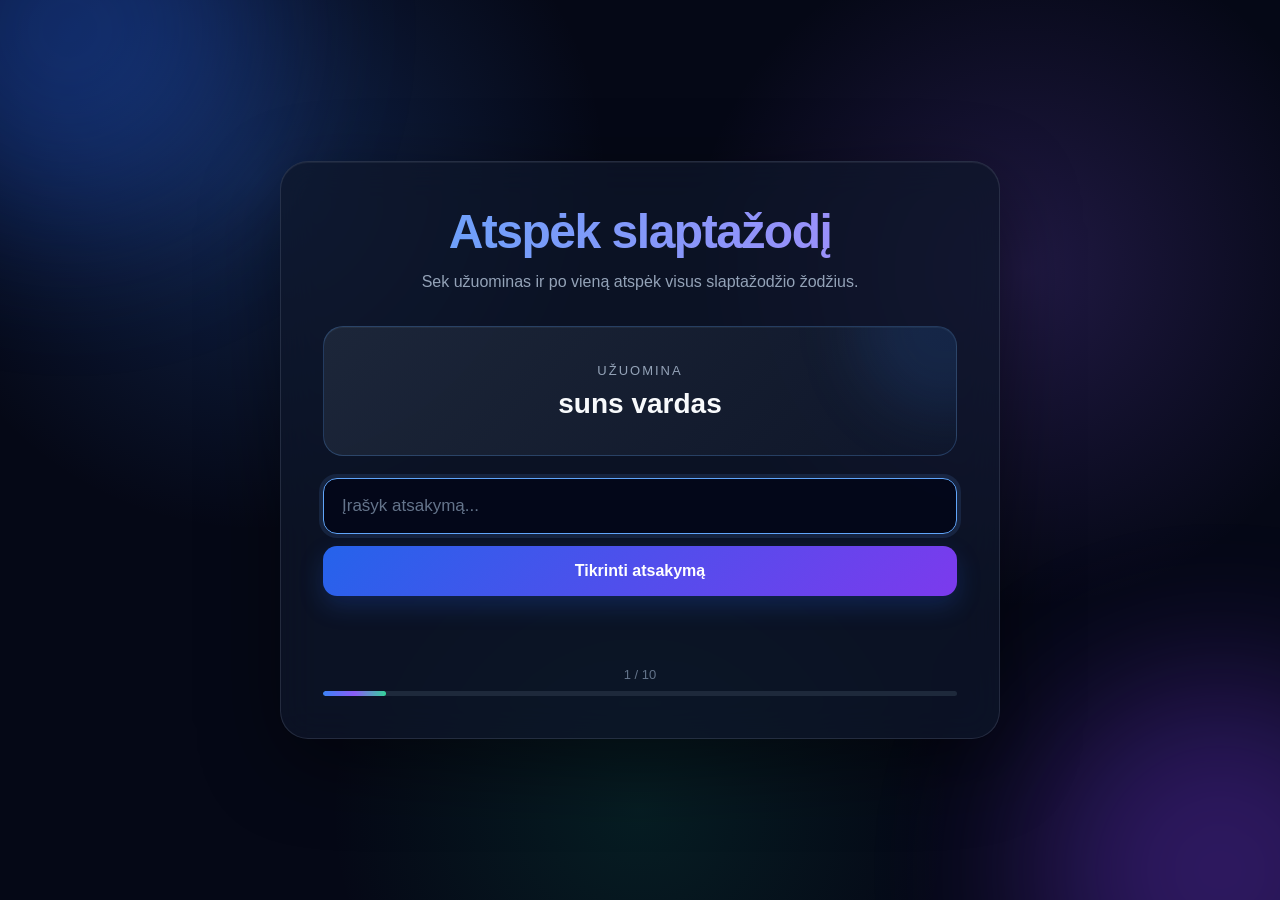
==== index.html @ 177be612 "Add files via upload" ====
<!DOCTYPE html>
<html lang="lt">

<head>
    <meta charset="UTF-8">
    <meta name="viewport" content="width=device-width, initial-scale=1.0">
    <title>Password Guess</title>
    <link rel="stylesheet" href="style.css">
</head>

<body>

    <div class="box">
        <h1>Atspėk slaptažodį</h1>
        <p class="subtitle">
            Sek užuominas ir po vieną atspėk visus slaptažodžio žodžius.
        </p>

        <div id="hintBox" class="hint">
            <span class="hint-label">Užuomina</span>
            <strong id="hint"></strong>
        </div>

        <div class="input-wrap">
            <input id="answer" type="text" autocomplete="off" placeholder="Įrašyk atsakymą...">
        </div>

        <button id="check">Tikrinti atsakymą</button>

        <div id="message"></div>

        <div class="progress">
            <span id="progressText">1 / 10</span>
            <div class="progress-bar">
                <div id="progressFill" class="progress-fill" style="width:10%"></div>
            </div>
        </div>
    </div>

    <script>
        const steps = [
            { word: "kopa", hint: "suns vardas" },
            { word: "2014", hint: "sun aus gimimo metai" },
            { word: "ziema", hint: "saltas metu laikas" },
            { word: "1991", hint: "tavo gimimo metai" },
            { word: "gjan", hint: "megstamiausia atlikeja" },
            { word: "2019", hint: "vidurines dukters gimimo metai" },
            { word: "geguze", hint: "vidurines dukters gimimo menuo" },
            { word: "veterinaras", hint: "gyvunu daktaras" },
            { word: "corona", hint: "gerimas po pagiriu" },
            { word: "2023", hint: "kieno gimimo metai" }
        ];

        let current = 0;

        const hint = document.getElementById("hint");
        const hintBox = document.getElementById("hintBox");
        const answer = document.getElementById("answer");
        const check = document.getElementById("check");
        const message = document.getElementById("message");
        const progressText = document.getElementById("progressText");
        const progressFill = document.getElementById("progressFill");

        function showStep() {
            hint.textContent = steps[current].hint;

            hintBox.classList.remove("animate");
            void hintBox.offsetWidth;
            hintBox.classList.add("animate");

            answer.value = "";
            answer.focus();

            progressText.textContent = `${current + 1} / ${steps.length}`;
            progressFill.style.width = `${((current + 1) / steps.length) * 100}%`;
        }

        function checkAnswer() {
            const value = answer.value.trim().toLowerCase();

            if (value === steps[current].word) {
                message.className = "success";
                message.textContent = "Teisingai!";

                current++;

                if (current >= steps.length) {
                    window.location.href = "/pabaiga";
                    return;
                }

                setTimeout(() => {
                    message.textContent = "";
                    showStep();
                }, 450);

            } else {
                message.className = "error";
                message.textContent = "Neteisingai. Bandyk dar kartą.";
                answer.select();
            }
        }

        check.addEventListener("click", checkAnswer);

        answer.addEventListener("keydown", (e) => {
            if (e.key === "Enter") {
                checkAnswer();
            }
        });

        showStep();
    </script>

</body>

</html>
---- style.css ----
* {
    box-sizing: border-box;
}

html {
    scroll-behavior: smooth;
}

body {
    margin: 0;
    min-height: 100vh;
    overflow-x: hidden;
    font-family: Inter, Arial, sans-serif;
    color: #f8fafc;
    background:
        radial-gradient(circle at 20% 20%, rgba(59, 130, 246, .22), transparent 28%),
        radial-gradient(circle at 80% 30%, rgba(139, 92, 246, .20), transparent 28%),
        radial-gradient(circle at 50% 90%, rgba(16, 185, 129, .12), transparent 30%),
        #050816;
    display: flex;
    justify-content: center;
    align-items: center;
    padding: 30px 16px;
    position: relative;
}

body::before,
body::after {
    content: "";
    position: fixed;
    width: 380px;
    height: 380px;
    border-radius: 50%;
    filter: blur(80px);
    opacity: .35;
    pointer-events: none;
    animation: float 9s ease-in-out infinite alternate;
}

body::before {
    background: #2563eb;
    top: -160px;
    left: -120px;
}

body::after {
    background: #7c3aed;
    right: -130px;
    bottom: -160px;
    animation-delay: -4s;
}

@keyframes float {
    from {
        transform: translate(0, 0) scale(1);
    }

    to {
        transform: translate(60px, 40px) scale(1.15);
    }
}

.box {
    width: min(720px, 100%);
    padding: 42px;
    position: relative;
    z-index: 1;
    text-align: center;
    background: rgba(15, 23, 42, .72);
    border: 1px solid rgba(148, 163, 184, .18);
    border-radius: 28px;
    box-shadow:
        0 25px 80px rgba(0, 0, 0, .45),
        inset 0 1px rgba(255, 255, 255, .06);
    backdrop-filter: blur(18px);
    animation: boxIn .7s ease;
}

@keyframes boxIn {
    from {
        opacity: 0;
        transform: translateY(30px) scale(.97);
    }

    to {
        opacity: 1;
        transform: translateY(0) scale(1);
    }
}

h1 {
    margin: 0 0 10px;
    font-size: clamp(30px, 6vw, 48px);
    letter-spacing: -1.5px;
    background: linear-gradient(90deg, #60a5fa, #a78bfa, #34d399);
    background-size: 200% auto;
    color: transparent;
    background-clip: text;
    -webkit-background-clip: text;
    animation: gradientMove 4s linear infinite;
}

@keyframes gradientMove {
    to {
        background-position: 200% center;
    }
}

.subtitle {
    color: #94a3b8;
    margin: 0 0 32px;
    line-height: 1.6;
}

.hint {
    position: relative;
    margin: 0 0 22px;
    padding: 25px;
    min-height: 130px;
    display: flex;
    flex-direction: column;
    justify-content: center;
    border-radius: 20px;
    background: linear-gradient(135deg,
            rgba(30, 41, 59, .9),
            rgba(15, 23, 42, .9));
    border: 1px solid rgba(96, 165, 250, .25);
    box-shadow: inset 0 1px rgba(255, 255, 255, .05);
    overflow: hidden;
}

.hint::before {
    content: "";
    position: absolute;
    width: 180px;
    height: 180px;
    border-radius: 50%;
    background: rgba(59, 130, 246, .13);
    filter: blur(30px);
    right: -80px;
    top: -90px;
}

.hint-label {
    position: relative;
    color: #94a3b8;
    font-size: 13px;
    text-transform: uppercase;
    letter-spacing: 2px;
}

.hint strong {
    position: relative;
    display: block;
    margin-top: 10px;
    color: #f8fafc;
    font-size: clamp(21px, 4vw, 28px);
    font-weight: 700;
}

.hint.animate {
    animation: hintIn .55s cubic-bezier(.2, .8, .2, 1);
}

@keyframes hintIn {
    from {
        opacity: 0;
        transform: translateY(45px);
    }

    to {
        opacity: 1;
        transform: translateY(0);
    }
}

.input-wrap {
    position: relative;
}

input {
    width: 100%;
    padding: 17px 18px;
    border-radius: 14px;
    border: 1px solid #334155;
    outline: none;
    background: rgba(2, 6, 23, .8);
    color: #fff;
    font-size: 17px;
    transition: .25s ease;
}

input::placeholder {
    color: #64748b;
}

input:focus {
    border-color: #60a5fa;
    box-shadow: 0 0 0 4px rgba(96, 165, 250, .12);
}

button {
    width: 100%;
    margin-top: 12px;
    padding: 16px;
    border: 0;
    border-radius: 14px;
    color: white;
    font-size: 16px;
    font-weight: 700;
    cursor: pointer;
    background: linear-gradient(135deg, #2563eb, #7c3aed);
    box-shadow: 0 10px 25px rgba(37, 99, 235, .22);
    transition: transform .2s ease, box-shadow .2s ease;
}

button:hover {
    transform: translateY(-2px);
    box-shadow: 0 15px 32px rgba(37, 99, 235, .35);
}

button:active {
    transform: scale(.98);
}

#message {
    min-height: 28px;
    margin-top: 18px;
    font-weight: 700;
}

.error {
    color: #fb7185;
    animation: shake .35s ease;
}

.success {
    color: #4ade80;
}

@keyframes shake {

    0%,
    100% {
        transform: translateX(0);
    }

    25% {
        transform: translateX(-7px);
    }

    75% {
        transform: translateX(7px);
    }
}

.progress {
    margin-top: 25px;
    color: #64748b;
    font-size: 13px;
}

.progress-bar {
    height: 5px;
    margin-top: 9px;
    border-radius: 10px;
    overflow: hidden;
    background: #1e293b;
}

.progress-fill {
    height: 100%;
    border-radius: inherit;
    background: linear-gradient(90deg, #3b82f6, #8b5cf6, #34d399);
    transition: width .5s ease;
}

@media (max-width: 600px) {
    body {
        padding: 15px;
    }

    .box {
        padding: 28px 20px;
        border-radius: 22px;
    }
}
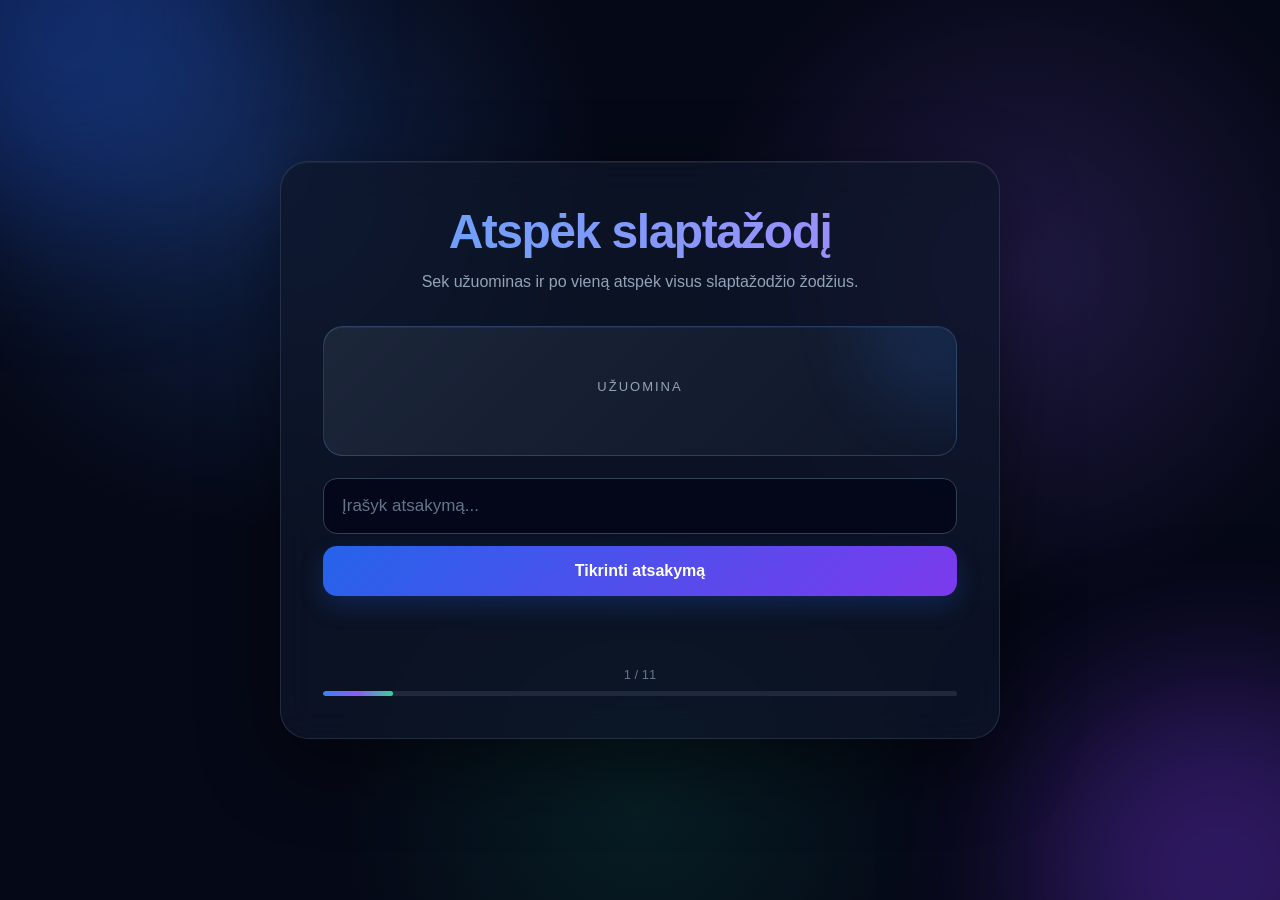
==== commit 52adca3c: "Update password guessing game hints and progress" ====
--- a/index.html
+++ b/index.html
@@ -1,117 +1,257 @@
 <!DOCTYPE html>
 <html lang="lt">
-
 <head>
-    <meta charset="UTF-8">
-    <meta name="viewport" content="width=device-width, initial-scale=1.0">
-    <title>Password Guess</title>
-    <link rel="stylesheet" href="style.css">
+  <meta charset="UTF-8">
+  <meta name="viewport" content="width=device-width, initial-scale=1.0">
+  <title>Password Guess</title>
+  <link rel="stylesheet" href="style.css">
+
+<style>
+  .ending {
+    display: none;
+    position: fixed;
+    inset: 0;
+    z-index: 100;
+    overflow: hidden;
+    justify-content: center;
+    align-items: center;
+    padding: 24px;
+    background:
+      radial-gradient(circle at 20% 20%, rgba(59,130,246,.28), transparent 30%),
+      radial-gradient(circle at 80% 80%, rgba(168,85,247,.28), transparent 30%),
+      linear-gradient(135deg, #020617, #111827, #172554);
+    background-size: 100% 100%, 100% 100%, 200% 200%;
+    animation: endingBg 10s ease infinite;
+  }
+
+  .ending.show {
+    display: flex;
+  }
+
+  @keyframes endingBg {
+    0%,100% { background-position: 0 0,100% 100%,0 50%; }
+    50% { background-position: 100% 100%,0 0,100% 50%; }
+  }
+
+  .ending-card {
+    width: min(620px,100%);
+    position: relative;
+    text-align: center;
+    padding: 45px 30px 38px;
+    border-radius: 30px;
+    background: rgba(15,23,42,.76);
+    border: 1px solid rgba(255,255,255,.15);
+    box-shadow: 0 30px 100px rgba(0,0,0,.5), inset 0 1px rgba(255,255,255,.08);
+    backdrop-filter: blur(20px);
+    animation: endingIn .9s cubic-bezier(.2,.8,.2,1);
+  }
+
+  @keyframes endingIn {
+    from { opacity:0; transform:translateY(60px) scale(.9); }
+    to { opacity:1; transform:translateY(0) scale(1); }
+  }
+
+  .ending-image {
+    width: 230px;
+    height: 230px;
+    object-fit: contain;
+    animation: endingBounce 2.5s ease-in-out infinite;
+    filter: drop-shadow(0 20px 25px rgba(0,0,0,.35));
+  }
+
+  @keyframes endingBounce {
+    0%,100% { transform:translateY(0) rotate(-2deg); }
+    50% { transform:translateY(-12px) rotate(2deg); }
+  }
+
+  .ending-card h2 {
+    margin: 10px 0 18px;
+    font-size: clamp(34px,7vw,58px);
+    line-height: 1.05;
+    background: linear-gradient(90deg,#60a5fa,#c084fc,#34d399,#60a5fa);
+    background-size: 300% auto;
+    color: transparent;
+    background-clip: text;
+    -webkit-background-clip: text;
+    animation: endingText 4s linear infinite;
+  }
+
+  @keyframes endingText {
+    to { background-position:300% center; }
+  }
+
+  .ending-card p {
+    color:#cbd5e1;
+    font-size:18px;
+    line-height:1.7;
+  }
+
+  .ending-line {
+    width:100px;
+    height:3px;
+    margin:25px auto;
+    border-radius:20px;
+    background:linear-gradient(90deg,#60a5fa,#c084fc,#34d399);
+  }
+
+  .end-confetti {
+    position:absolute;
+    width:12px;
+    height:22px;
+    border-radius:3px;
+    animation: endFall 6s linear infinite;
+  }
+
+  @keyframes endFall {
+    from { transform:translateY(-50px) rotate(0); }
+    to { transform:translateY(110vh) rotate(720deg); }
+  }
+
+  .ec1{left:8%;top:-30px;background:#60a5fa}
+  .ec2{left:25%;top:-30px;background:#f472b6;animation-delay:1.5s}
+  .ec3{left:48%;top:-30px;background:#fbbf24;animation-delay:3s}
+  .ec4{left:67%;top:-30px;background:#34d399;animation-delay:2s}
+  .ec5{left:84%;top:-30px;background:#a78bfa;animation-delay:4s}
+  .ec6{left:93%;top:-30px;background:#fb7185;animation-delay:5s}
+</style>
+
 </head>
-
 <body>
 
-    <div class="box">
-        <h1>Atspėk slaptažodį</h1>
-        <p class="subtitle">
-            Sek užuominas ir po vieną atspėk visus slaptažodžio žodžius.
-        </p>
-
-        <div id="hintBox" class="hint">
-            <span class="hint-label">Užuomina</span>
-            <strong id="hint"></strong>
-        </div>
-
-        <div class="input-wrap">
-            <input id="answer" type="text" autocomplete="off" placeholder="Įrašyk atsakymą...">
-        </div>
-
-        <button id="check">Tikrinti atsakymą</button>
-
-        <div id="message"></div>
-
-        <div class="progress">
-            <span id="progressText">1 / 10</span>
-            <div class="progress-bar">
-                <div id="progressFill" class="progress-fill" style="width:10%"></div>
-            </div>
-        </div>
+<div class="box">
+  <h1>Atspėk slaptažodį</h1>
+  <p class="subtitle">
+    Sek užuominas ir po vieną atspėk visus slaptažodžio žodžius.
+  </p>
+
+  <div id="hintBox" class="hint">
+    <span class="hint-label">Užuomina</span>
+    <strong id="hint"></strong>
+  </div>
+
+  <div class="input-wrap">
+    <input id="answer" type="text" autocomplete="off" placeholder="Įrašyk atsakymą...">
+  </div>
+
+  <button id="check">Tikrinti atsakymą</button>
+
+  <div id="message"></div>
+
+  <div class="progress">
+    <span id="progressText">1 / 11</span>
+    <div class="progress-bar">
+      <div id="progressFill" class="progress-fill" style="width:11%"></div>
     </div>
-
-    <script>
-        const steps = [
-            { word: "kopa", hint: "suns vardas" },
-            { word: "2014", hint: "sun aus gimimo metai" },
-            { word: "ziema", hint: "saltas metu laikas" },
-            { word: "1991", hint: "tavo gimimo metai" },
-            { word: "gjan", hint: "megstamiausia atlikeja" },
-            { word: "2019", hint: "vidurines dukters gimimo metai" },
-            { word: "geguze", hint: "vidurines dukters gimimo menuo" },
-            { word: "veterinaras", hint: "gyvunu daktaras" },
-            { word: "corona", hint: "gerimas po pagiriu" },
-            { word: "2023", hint: "kieno gimimo metai" }
-        ];
-
-        let current = 0;
-
-        const hint = document.getElementById("hint");
-        const hintBox = document.getElementById("hintBox");
-        const answer = document.getElementById("answer");
-        const check = document.getElementById("check");
-        const message = document.getElementById("message");
-        const progressText = document.getElementById("progressText");
-        const progressFill = document.getElementById("progressFill");
-
-        function showStep() {
-            hint.textContent = steps[current].hint;
-
-            hintBox.classList.remove("animate");
-            void hintBox.offsetWidth;
-            hintBox.classList.add("animate");
-
-            answer.value = "";
-            answer.focus();
-
-            progressText.textContent = `${current + 1} / ${steps.length}`;
-            progressFill.style.width = `${((current + 1) / steps.length) * 100}%`;
-        }
-
-        function checkAnswer() {
-            const value = answer.value.trim().toLowerCase();
-
-            if (value === steps[current].word) {
-                message.className = "success";
-                message.textContent = "Teisingai!";
-
-                current++;
-
-                if (current >= steps.length) {
-                    window.location.href = "/pabaiga";
-                    return;
-                }
-
-                setTimeout(() => {
-                    message.textContent = "";
-                    showStep();
-                }, 450);
-
-            } else {
-                message.className = "error";
-                message.textContent = "Neteisingai. Bandyk dar kartą.";
-                answer.select();
-            }
-        }
-
-        check.addEventListener("click", checkAnswer);
-
-        answer.addEventListener("keydown", (e) => {
-            if (e.key === "Enter") {
-                checkAnswer();
-            }
-        });
-
-        showStep();
-    </script>
+  </div>
+</div>
+
+<script>
+const steps = [
+  {word:"kopa", hint:"Šuns vardas?"},
+  {word:"2014", hint:"Sūnaus gimimo metai?"},
+  {word:"ziema", hint:"Šaltasis metų laikas?"},
+  {word:"1991", hint:"Tavo gimimo metai?"},
+  {word:"gjan", hint:"Mėgstamiausia atlikėja?"},
+  {word:"2019", hint:"Vidurinės dukters gimimo metai?"},
+  {word:"geguze", hint:"Vidurinės dukters gimimo menuo?"},
+  {word:"veterinaras", hint:"Gyvūnų daktaras?"},
+  {word:"egiptas", hint:"Pirma aplankyta atostogų šalis?"},
+  {word:"greta", hint:"Mylimiausia motėris?"}
+  {word:"mikenai", hint:"Kur užaugai?"}
+];
+
+let current = 0;
+
+const hint = document.getElementById("hint");
+const hintBox = document.getElementById("hintBox");
+const answer = document.getElementById("answer");
+const check = document.getElementById("check");
+const message = document.getElementById("message");
+const progressText = document.getElementById("progressText");
+const progressFill = document.getElementById("progressFill");
+
+function showEnding() {
+  document.getElementById("ending").classList.add("show");
+  document.body.style.overflow = "hidden";
+}
+
+function showStep() {
+  hint.textContent = steps[current].hint;
+
+  hintBox.classList.remove("animate");
+  void hintBox.offsetWidth;
+  hintBox.classList.add("animate");
+
+  answer.value = "";
+  answer.focus();
+
+  progressText.textContent = `${current + 1} / ${steps.length}`;
+  progressFill.style.width = `${((current + 1) / steps.length) * 100}%`;
+}
+
+function checkAnswer() {
+  const value = answer.value.trim().toLowerCase();
+
+  if (value === steps[current].word) {
+    message.className = "success";
+    message.textContent = "Teisingai!";
+
+    current++;
+
+    if (current >= steps.length) {
+      showEnding();
+      return;
+    }
+
+    setTimeout(() => {
+      message.textContent = "";
+      showStep();
+    }, 450);
+
+  } else {
+    message.className = "error";
+    message.textContent = "Neteisingai.";
+    answer.select();
+  }
+}
+
+check.addEventListener("click", checkAnswer);
+
+answer.addEventListener("keydown", (e) => {
+  if (e.key === "Enter") {
+    checkAnswer();
+  }
+});
+
+showStep();
+</script>
+
+
+<div id="ending" class="ending">
+  <div class="end-confetti ec1"></div>
+  <div class="end-confetti ec2"></div>
+  <div class="end-confetti ec3"></div>
+  <div class="end-confetti ec4"></div>
+  <div class="end-confetti ec5"></div>
+  <div class="end-confetti ec6"></div>
+
+  <div class="ending-card">
+    <img
+      class="ending-image"
+      src="https://bluemoji.io/cdn-proxy/646218c67da47160c64a84d5/66b3e594607b5d1305d4f5b7_90.png"
+      alt="Sventinis emoji"
+    >
+    <h2>Su gimtadieniu, teti!</h2>
+    <p>
+      Sveikina tave sūnelis Dovydas!
+      Linkiu gerų atostogu ir laimės ir džiaugsmo
+      Myliu
+    </p>
+    <div class="ending-line"></div>
+  </div>
+</div>
 
 </body>
-
-</html>+</html>
+
+
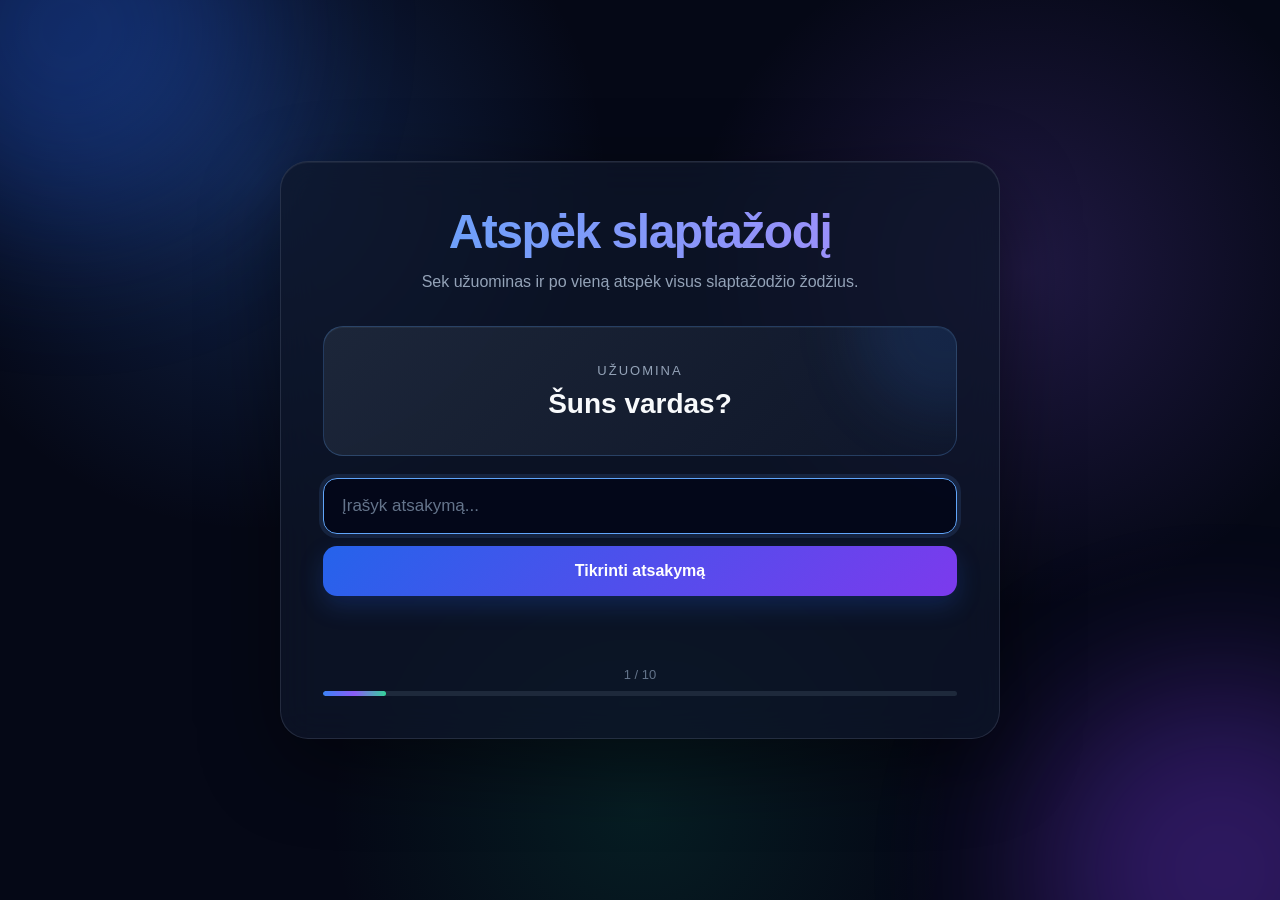
==== commit 438ecc88: "Fix HTML structure and update content" ====
--- a/index.html
+++ b/index.html
@@ -138,9 +138,9 @@
   <div id="message"></div>
 
   <div class="progress">
-    <span id="progressText">1 / 11</span>
+    <span id="progressText">1 / 10</span>
     <div class="progress-bar">
-      <div id="progressFill" class="progress-fill" style="width:11%"></div>
+      <div id="progressFill" class="progress-fill" style="width:10%"></div>
     </div>
   </div>
 </div>
@@ -157,7 +157,6 @@
   {word:"veterinaras", hint:"Gyvūnų daktaras?"},
   {word:"egiptas", hint:"Pirma aplankyta atostogų šalis?"},
   {word:"greta", hint:"Mylimiausia motėris?"}
-  {word:"mikenai", hint:"Kur užaugai?"}
 ];
 
 let current = 0;
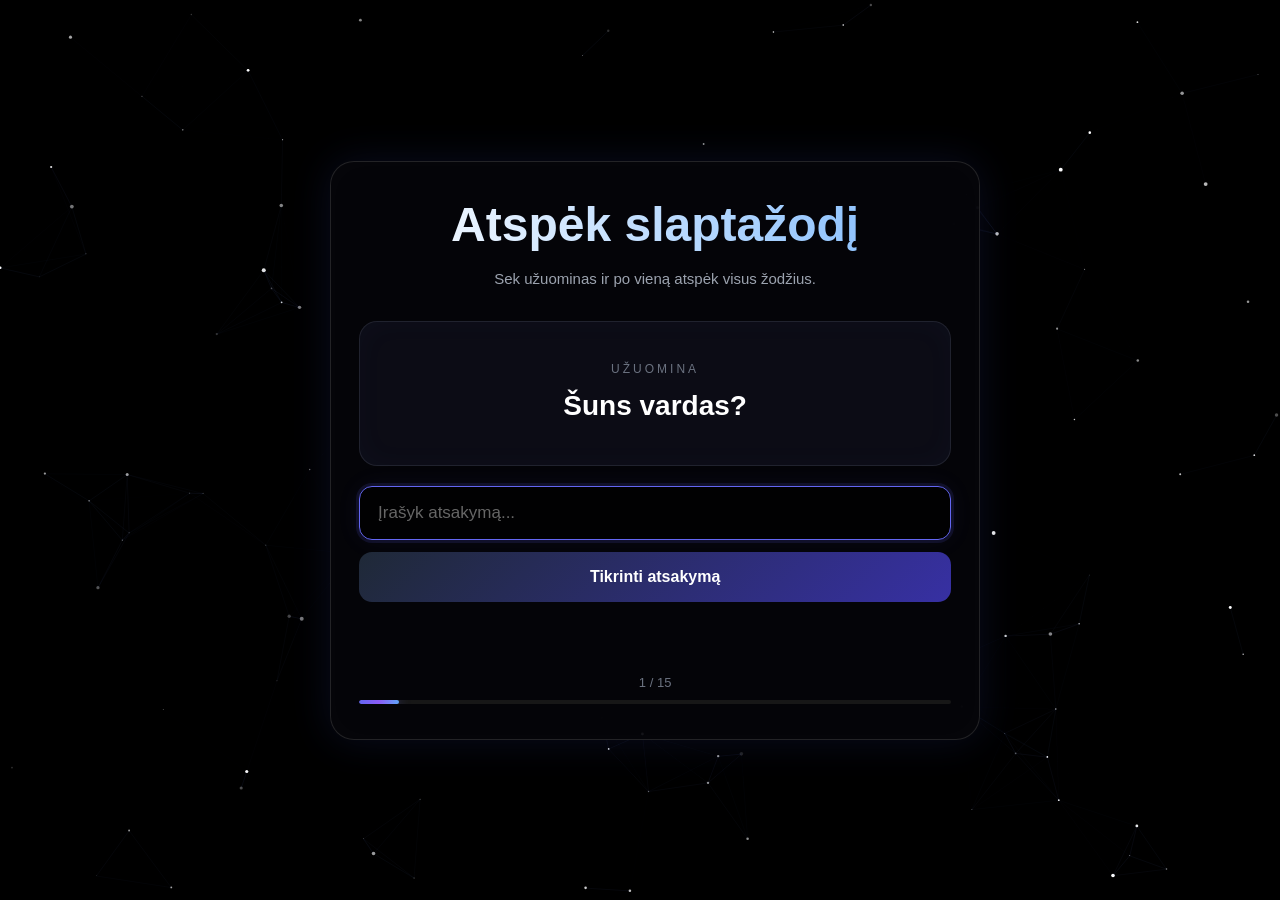
==== commit 578652b6: "Refactor HTML structure and styles for clarity" ====
--- a/index.html
+++ b/index.html
@@ -1,256 +1,1506 @@
+```html
 <!DOCTYPE html>
 <html lang="lt">
+
 <head>
-  <meta charset="UTF-8">
-  <meta name="viewport" content="width=device-width, initial-scale=1.0">
-  <title>Password Guess</title>
-  <link rel="stylesheet" href="style.css">
-
-<style>
-  .ending {
-    display: none;
-    position: fixed;
-    inset: 0;
-    z-index: 100;
-    overflow: hidden;
-    justify-content: center;
-    align-items: center;
-    padding: 24px;
-    background:
-      radial-gradient(circle at 20% 20%, rgba(59,130,246,.28), transparent 30%),
-      radial-gradient(circle at 80% 80%, rgba(168,85,247,.28), transparent 30%),
-      linear-gradient(135deg, #020617, #111827, #172554);
-    background-size: 100% 100%, 100% 100%, 200% 200%;
-    animation: endingBg 10s ease infinite;
-  }
-
-  .ending.show {
-    display: flex;
-  }
-
-  @keyframes endingBg {
-    0%,100% { background-position: 0 0,100% 100%,0 50%; }
-    50% { background-position: 100% 100%,0 0,100% 50%; }
-  }
-
-  .ending-card {
-    width: min(620px,100%);
-    position: relative;
-    text-align: center;
-    padding: 45px 30px 38px;
-    border-radius: 30px;
-    background: rgba(15,23,42,.76);
-    border: 1px solid rgba(255,255,255,.15);
-    box-shadow: 0 30px 100px rgba(0,0,0,.5), inset 0 1px rgba(255,255,255,.08);
-    backdrop-filter: blur(20px);
-    animation: endingIn .9s cubic-bezier(.2,.8,.2,1);
-  }
-
-  @keyframes endingIn {
-    from { opacity:0; transform:translateY(60px) scale(.9); }
-    to { opacity:1; transform:translateY(0) scale(1); }
-  }
-
-  .ending-image {
-    width: 230px;
-    height: 230px;
-    object-fit: contain;
-    animation: endingBounce 2.5s ease-in-out infinite;
-    filter: drop-shadow(0 20px 25px rgba(0,0,0,.35));
-  }
-
-  @keyframes endingBounce {
-    0%,100% { transform:translateY(0) rotate(-2deg); }
-    50% { transform:translateY(-12px) rotate(2deg); }
-  }
-
-  .ending-card h2 {
-    margin: 10px 0 18px;
-    font-size: clamp(34px,7vw,58px);
-    line-height: 1.05;
-    background: linear-gradient(90deg,#60a5fa,#c084fc,#34d399,#60a5fa);
-    background-size: 300% auto;
-    color: transparent;
-    background-clip: text;
-    -webkit-background-clip: text;
-    animation: endingText 4s linear infinite;
-  }
-
-  @keyframes endingText {
-    to { background-position:300% center; }
-  }
-
-  .ending-card p {
-    color:#cbd5e1;
-    font-size:18px;
-    line-height:1.7;
-  }
-
-  .ending-line {
-    width:100px;
-    height:3px;
-    margin:25px auto;
-    border-radius:20px;
-    background:linear-gradient(90deg,#60a5fa,#c084fc,#34d399);
-  }
-
-  .end-confetti {
-    position:absolute;
-    width:12px;
-    height:22px;
-    border-radius:3px;
-    animation: endFall 6s linear infinite;
-  }
-
-  @keyframes endFall {
-    from { transform:translateY(-50px) rotate(0); }
-    to { transform:translateY(110vh) rotate(720deg); }
-  }
-
-  .ec1{left:8%;top:-30px;background:#60a5fa}
-  .ec2{left:25%;top:-30px;background:#f472b6;animation-delay:1.5s}
-  .ec3{left:48%;top:-30px;background:#fbbf24;animation-delay:3s}
-  .ec4{left:67%;top:-30px;background:#34d399;animation-delay:2s}
-  .ec5{left:84%;top:-30px;background:#a78bfa;animation-delay:4s}
-  .ec6{left:93%;top:-30px;background:#fb7185;animation-delay:5s}
-</style>
-
+    <meta charset="UTF-8">
+    <meta name="viewport" content="width=device-width, initial-scale=1.0">
+
+    <title>Atspėk slaptažodį</title>
+
+    <style>
+        * {
+            box-sizing: border-box;
+        }
+
+        html,
+        body {
+            margin: 0;
+            width: 100%;
+            min-height: 100%;
+            font-family: Arial, sans-serif;
+            color: white;
+            background: #000;
+        }
+
+        body {
+            min-height: 100vh;
+            display: flex;
+            align-items: center;
+            justify-content: center;
+            padding: 15px;
+            overflow-x: hidden;
+        }
+
+        /* =========================
+           GALAKTIKOS FONAS
+        ========================= */
+
+        #space {
+            position: fixed;
+            inset: 0;
+            width: 100%;
+            height: 100%;
+            z-index: 0;
+            background: #000;
+        }
+
+        /* =========================
+           PAGRINDINIS LANGAS
+        ========================= */
+
+        .box {
+            position: relative;
+            z-index: 2;
+
+            width: min(650px, 100%);
+            padding: 35px 28px;
+
+            text-align: center;
+
+            background: rgba(5, 5, 10, 0.80);
+
+            border: 1px solid rgba(255, 255, 255, 0.12);
+
+            border-radius: 24px;
+
+            backdrop-filter: blur(14px);
+            -webkit-backdrop-filter: blur(14px);
+
+            box-shadow:
+                0 0 40px rgba(70, 100, 255, 0.12),
+                inset 0 0 30px rgba(255, 255, 255, 0.02);
+
+            animation: boxIn 0.8s ease;
+        }
+
+        @keyframes boxIn {
+
+            from {
+                opacity: 0;
+                transform: translateY(30px) scale(0.97);
+            }
+
+            to {
+                opacity: 1;
+                transform: translateY(0) scale(1);
+            }
+
+        }
+
+        h1 {
+            margin: 0 0 10px;
+
+            font-size: clamp(30px, 7vw, 48px);
+
+            background:
+                linear-gradient(90deg,
+                    #ffffff,
+                    #93c5fd,
+                    #c4b5fd,
+                    #ffffff);
+
+            background-size: 250% auto;
+
+            color: transparent;
+
+            background-clip: text;
+            -webkit-background-clip: text;
+
+            animation: titleMove 5s linear infinite;
+        }
+
+        @keyframes titleMove {
+
+            to {
+                background-position: 250% center;
+            }
+
+        }
+
+        .subtitle {
+            color: #9ca3af;
+
+            line-height: 1.6;
+
+            margin-bottom: 30px;
+
+            font-size: 15px;
+        }
+
+        /* =========================
+           UZUOMINA
+        ========================= */
+
+        .hint {
+
+            min-height: 145px;
+
+            display: flex;
+
+            flex-direction: column;
+
+            justify-content: center;
+
+            padding: 25px;
+
+            margin-bottom: 20px;
+
+            background:
+                rgba(15, 15, 25, 0.82);
+
+            border:
+                1px solid rgba(148, 163, 184, 0.15);
+
+            border-radius: 18px;
+
+            box-shadow:
+                inset 0 0 30px rgba(100, 120, 255, 0.03);
+        }
+
+        .hint.animate {
+
+            animation:
+                hintIn 0.5s ease;
+        }
+
+        @keyframes hintIn {
+
+            from {
+                opacity: 0;
+                transform: translateY(35px);
+            }
+
+            to {
+                opacity: 1;
+                transform: translateY(0);
+            }
+
+        }
+
+        .hint-label {
+
+            color: #6b7280;
+
+            text-transform: uppercase;
+
+            letter-spacing: 3px;
+
+            font-size: 12px;
+
+            margin-bottom: 12px;
+        }
+
+        .hint strong {
+
+            color: #fff;
+
+            font-size:
+                clamp(20px, 5vw, 28px);
+
+            line-height: 1.3;
+        }
+
+        /* =========================
+           INPUT
+        ========================= */
+
+        input {
+
+            width: 100%;
+
+            padding: 16px 18px;
+
+            color: white;
+
+            background:
+                rgba(0, 0, 0, 0.7);
+
+            border:
+                1px solid #333;
+
+            border-radius: 13px;
+
+            outline: none;
+
+            font-size: 17px;
+
+            transition: 0.25s ease;
+        }
+
+        input::placeholder {
+
+            color: #666;
+        }
+
+        input:focus {
+
+            border-color:
+                #6366f1;
+
+            box-shadow:
+                0 0 0 3px rgba(99, 102, 241, 0.12),
+
+                0 0 25px rgba(99, 102, 241, 0.08);
+        }
+
+        /* =========================
+           BUTTON
+        ========================= */
+
+        button {
+
+            width: 100%;
+
+            margin-top: 12px;
+
+            padding: 16px;
+
+            border: 0;
+
+            border-radius: 13px;
+
+            color: white;
+
+            background:
+                linear-gradient(135deg,
+                    #1f2937,
+                    #3730a3);
+
+            font-size: 16px;
+
+            font-weight: bold;
+
+            cursor: pointer;
+
+            transition:
+                transform 0.2s ease,
+                box-shadow 0.2s ease;
+        }
+
+        button:hover {
+
+            transform:
+                translateY(-2px);
+
+            box-shadow:
+                0 8px 25px rgba(79, 70, 229, 0.3);
+        }
+
+        button:active {
+
+            transform:
+                scale(0.98);
+        }
+
+        /* =========================
+           MESSAGE
+        ========================= */
+
+        #message {
+
+            min-height: 30px;
+
+            margin-top: 18px;
+
+            font-weight: bold;
+        }
+
+        .error {
+
+            color: #f87171;
+
+            animation:
+                shake 0.35s ease;
+        }
+
+        .success {
+
+            color: #4ade80;
+        }
+
+        @keyframes shake {
+
+            0%,
+            100% {
+                transform:
+                    translateX(0);
+            }
+
+            25% {
+                transform:
+                    translateX(-7px);
+            }
+
+            75% {
+                transform:
+                    translateX(7px);
+            }
+
+        }
+
+        /* =========================
+           PROGRESS
+        ========================= */
+
+        .progress {
+
+            margin-top: 25px;
+
+            color: #6b7280;
+
+            font-size: 13px;
+        }
+
+        .progress-bar {
+
+            width: 100%;
+
+            height: 4px;
+
+            margin-top: 10px;
+
+            background: #171717;
+
+            border-radius: 10px;
+
+            overflow: hidden;
+        }
+
+        .progress-fill {
+
+            height: 100%;
+
+            background:
+                linear-gradient(90deg,
+                    #6366f1,
+                    #8b5cf6,
+                    #60a5fa);
+
+            border-radius: 10px;
+
+            transition:
+                width 0.5s ease;
+
+            box-shadow:
+                0 0 12px rgba(99, 102, 241, 0.7);
+        }
+
+        /* =========================
+           PABAIGA
+        ========================= */
+
+        .ending {
+
+            display: none;
+
+            position: fixed;
+
+            inset: 0;
+
+            z-index: 100;
+
+            overflow: hidden;
+
+            justify-content: center;
+
+            align-items: center;
+
+            padding: 24px;
+
+            background:
+                radial-gradient(circle at 20% 20%,
+                    rgba(59, 130, 246, .28),
+                    transparent 30%),
+
+                radial-gradient(circle at 80% 80%,
+                    rgba(168, 85, 247, .28),
+                    transparent 30%),
+
+                linear-gradient(135deg,
+                    #020617,
+                    #111827,
+                    #172554);
+
+            background-size:
+                100% 100%,
+                100% 100%,
+                200% 200%;
+
+            animation:
+                endingBg 10s ease infinite;
+        }
+
+        .ending.show {
+
+            display: flex;
+        }
+
+        @keyframes endingBg {
+
+            0%,
+            100% {
+                background-position:
+                    0 0,
+                    100% 100%,
+                    0 50%;
+            }
+
+            50% {
+                background-position:
+                    100% 100%,
+                    0 0,
+                    100% 50%;
+            }
+
+        }
+
+        .ending-card {
+
+            width:
+                min(620px, 100%);
+
+            position: relative;
+
+            text-align: center;
+
+            padding:
+                45px 30px 38px;
+
+            border-radius: 30px;
+
+            background:
+                rgba(15, 23, 42, .76);
+
+            border:
+                1px solid rgba(255, 255, 255, .15);
+
+            box-shadow:
+                0 30px 100px rgba(0, 0, 0, .5),
+
+                inset 0 1px rgba(255, 255, 255, .08);
+
+            backdrop-filter:
+                blur(20px);
+
+            animation:
+                endingIn .9s cubic-bezier(.2, .8, .2, 1);
+        }
+
+        @keyframes endingIn {
+
+            from {
+
+                opacity: 0;
+
+                transform:
+                    translateY(60px) scale(.9);
+            }
+
+            to {
+
+                opacity: 1;
+
+                transform:
+                    translateY(0) scale(1);
+            }
+
+        }
+
+        .ending-image {
+
+            width: 230px;
+
+            height: 230px;
+
+            object-fit: contain;
+
+            animation:
+                endingBounce 2.5s ease-in-out infinite;
+
+            filter:
+                drop-shadow(0 20px 25px rgba(0, 0, 0, .35));
+        }
+
+        @keyframes endingBounce {
+
+            0%,
+            100% {
+
+                transform:
+                    translateY(0) rotate(-2deg);
+            }
+
+            50% {
+
+                transform:
+                    translateY(-12px) rotate(2deg);
+            }
+
+        }
+
+        .ending-card h2 {
+
+            margin:
+                10px 0 18px;
+
+            font-size:
+                clamp(34px, 7vw, 58px);
+
+            line-height: 1.05;
+
+            background:
+                linear-gradient(90deg,
+                    #60a5fa,
+                    #c084fc,
+                    #34d399,
+                    #60a5fa);
+
+            background-size:
+                300% auto;
+
+            color: transparent;
+
+            background-clip: text;
+
+            -webkit-background-clip:
+                text;
+
+            animation:
+                endingText 4s linear infinite;
+        }
+
+        @keyframes endingText {
+
+            to {
+
+                background-position:
+                    300% center;
+            }
+
+        }
+
+        .ending-card p {
+
+            color:
+                #cbd5e1;
+
+            font-size: 18px;
+
+            line-height: 1.7;
+        }
+
+        .ending-line {
+
+            width: 100px;
+
+            height: 3px;
+
+            margin:
+                25px auto;
+
+            border-radius: 20px;
+
+            background:
+                linear-gradient(90deg,
+                    #60a5fa,
+                    #c084fc,
+                    #34d399);
+        }
+
+        /* =========================
+           KONFETI
+        ========================= */
+
+        .end-confetti {
+
+            position: absolute;
+
+            width: 12px;
+
+            height: 22px;
+
+            border-radius: 3px;
+
+            animation:
+                endFall 6s linear infinite;
+        }
+
+        @keyframes endFall {
+
+            from {
+
+                transform:
+                    translateY(-50px) rotate(0);
+            }
+
+            to {
+
+                transform:
+                    translateY(110vh) rotate(720deg);
+            }
+
+        }
+
+        .ec1 {
+            left: 8%;
+            top: -30px;
+            background: #60a5fa;
+        }
+
+        .ec2 {
+            left: 25%;
+            top: -30px;
+            background: #f472b6;
+            animation-delay: 1.5s;
+        }
+
+        .ec3 {
+            left: 48%;
+            top: -30px;
+            background: #fbbf24;
+            animation-delay: 3s;
+        }
+
+        .ec4 {
+            left: 67%;
+            top: -30px;
+            background: #34d399;
+            animation-delay: 2s;
+        }
+
+        .ec5 {
+            left: 84%;
+            top: -30px;
+            background: #a78bfa;
+            animation-delay: 4s;
+        }
+
+        .ec6 {
+            left: 93%;
+            top: -30px;
+            background: #fb7185;
+            animation-delay: 5s;
+        }
+
+        /* =========================
+           TELEFONAS
+        ========================= */
+
+        @media (max-width: 600px) {
+
+            body {
+
+                padding: 12px;
+
+                align-items: center;
+            }
+
+            .box {
+
+                padding:
+                    28px 18px;
+
+                border-radius:
+                    20px;
+            }
+
+            h1 {
+
+                font-size:
+                    32px;
+            }
+
+            .subtitle {
+
+                font-size:
+                    14px;
+            }
+
+            .hint {
+
+                min-height:
+                    130px;
+
+                padding:
+                    20px 15px;
+            }
+
+            .hint strong {
+
+                font-size:
+                    21px;
+            }
+
+            input,
+            button {
+
+                padding:
+                    16px;
+
+                font-size:
+                    16px;
+            }
+
+            .ending {
+
+                padding:
+                    15px;
+            }
+
+            .ending-card {
+
+                padding:
+                    30px 18px;
+            }
+
+            .ending-image {
+
+                width:
+                    180px;
+
+                height:
+                    180px;
+            }
+
+            .ending-card h2 {
+
+                font-size:
+                    36px;
+            }
+
+            .ending-card p {
+
+                font-size:
+                    16px;
+            }
+
+        }
+    </style>
 </head>
+
+
 <body>
 
-<div class="box">
-  <h1>Atspėk slaptažodį</h1>
-  <p class="subtitle">
-    Sek užuominas ir po vieną atspėk visus slaptažodžio žodžius.
-  </p>
-
-  <div id="hintBox" class="hint">
-    <span class="hint-label">Užuomina</span>
-    <strong id="hint"></strong>
-  </div>
-
-  <div class="input-wrap">
-    <input id="answer" type="text" autocomplete="off" placeholder="Įrašyk atsakymą...">
-  </div>
-
-  <button id="check">Tikrinti atsakymą</button>
-
-  <div id="message"></div>
-
-  <div class="progress">
-    <span id="progressText">1 / 10</span>
-    <div class="progress-bar">
-      <div id="progressFill" class="progress-fill" style="width:10%"></div>
+    <!-- GALAKTIKOS CANVAS -->
+
+    <canvas id="space"></canvas>
+
+
+    <!-- PAGRINDINIS KLAUSIMYNAS -->
+
+    <div class="box">
+
+        <h1>
+            Atspėk slaptažodį
+        </h1>
+
+        <p class="subtitle">
+            Sek užuominas ir po vieną
+            atspėk visus žodžius.
+        </p>
+
+
+        <div id="hintBox" class="hint">
+
+            <span class="hint-label">
+                Užuomina
+            </span>
+
+            <strong id="hint"></strong>
+
+        </div>
+
+
+        <input id="answer" type="text" autocomplete="off" placeholder="Įrašyk atsakymą...">
+
+
+        <button id="check">
+            Tikrinti atsakymą
+        </button>
+
+
+        <div id="message"></div>
+
+
+        <div class="progress">
+
+            <span id="progressText">
+                1 / 15
+            </span>
+
+
+            <div class="progress-bar">
+
+                <div id="progressFill" class="progress-fill" style="width:6.66%">
+                </div>
+
+            </div>
+
+        </div>
+
     </div>
-  </div>
-</div>
-
-<script>
-const steps = [
-  {word:"kopa", hint:"Šuns vardas?"},
-  {word:"2014", hint:"Sūnaus gimimo metai?"},
-  {word:"ziema", hint:"Šaltasis metų laikas?"},
-  {word:"1991", hint:"Tavo gimimo metai?"},
-  {word:"gjan", hint:"Mėgstamiausia atlikėja?"},
-  {word:"2019", hint:"Vidurinės dukters gimimo metai?"},
-  {word:"geguze", hint:"Vidurinės dukters gimimo menuo?"},
-  {word:"veterinaras", hint:"Gyvūnų daktaras?"},
-  {word:"egiptas", hint:"Pirma aplankyta atostogų šalis?"},
-  {word:"greta", hint:"Mylimiausia motėris?"}
-];
-
-let current = 0;
-
-const hint = document.getElementById("hint");
-const hintBox = document.getElementById("hintBox");
-const answer = document.getElementById("answer");
-const check = document.getElementById("check");
-const message = document.getElementById("message");
-const progressText = document.getElementById("progressText");
-const progressFill = document.getElementById("progressFill");
-
-function showEnding() {
-  document.getElementById("ending").classList.add("show");
-  document.body.style.overflow = "hidden";
-}
-
-function showStep() {
-  hint.textContent = steps[current].hint;
-
-  hintBox.classList.remove("animate");
-  void hintBox.offsetWidth;
-  hintBox.classList.add("animate");
-
-  answer.value = "";
-  answer.focus();
-
-  progressText.textContent = `${current + 1} / ${steps.length}`;
-  progressFill.style.width = `${((current + 1) / steps.length) * 100}%`;
-}
-
-function checkAnswer() {
-  const value = answer.value.trim().toLowerCase();
-
-  if (value === steps[current].word) {
-    message.className = "success";
-    message.textContent = "Teisingai!";
-
-    current++;
-
-    if (current >= steps.length) {
-      showEnding();
-      return;
-    }
-
-    setTimeout(() => {
-      message.textContent = "";
-      showStep();
-    }, 450);
-
-  } else {
-    message.className = "error";
-    message.textContent = "Neteisingai.";
-    answer.select();
-  }
-}
-
-check.addEventListener("click", checkAnswer);
-
-answer.addEventListener("keydown", (e) => {
-  if (e.key === "Enter") {
-    checkAnswer();
-  }
-});
-
-showStep();
-</script>
-
-
-<div id="ending" class="ending">
-  <div class="end-confetti ec1"></div>
-  <div class="end-confetti ec2"></div>
-  <div class="end-confetti ec3"></div>
-  <div class="end-confetti ec4"></div>
-  <div class="end-confetti ec5"></div>
-  <div class="end-confetti ec6"></div>
-
-  <div class="ending-card">
-    <img
-      class="ending-image"
-      src="https://bluemoji.io/cdn-proxy/646218c67da47160c64a84d5/66b3e594607b5d1305d4f5b7_90.png"
-      alt="Sventinis emoji"
-    >
-    <h2>Su gimtadieniu, teti!</h2>
-    <p>
-      Sveikina tave sūnelis Dovydas!
-      Linkiu gerų atostogu ir laimės ir džiaugsmo
-      Myliu
-    </p>
-    <div class="ending-line"></div>
-  </div>
-</div>
+
+
+    <!-- =========================
+         PABAIGOS EKRANAS
+    ========================== -->
+
+    <div id="ending" class="ending">
+
+        <div class="end-confetti ec1"></div>
+
+        <div class="end-confetti ec2"></div>
+
+        <div class="end-confetti ec3"></div>
+
+        <div class="end-confetti ec4"></div>
+
+        <div class="end-confetti ec5"></div>
+
+        <div class="end-confetti ec6"></div>
+
+
+        <div class="ending-card">
+
+            <img class="ending-image"
+                src="https://bluemoji.io/cdn-proxy/646218c67da47160c64a84d5/66b3e594607b5d1305d4f5b7_90.png"
+                alt="Sventinis emoji">
+
+
+            <h2>
+                Su gimtadieniu, teti!
+            </h2>
+
+
+            <p>
+                Sveikina tave sūnelis Dovydas!<br>
+                Linkiu gerų atostogų, laimės
+                ir džiaugsmo.<br>
+                Myliu ❤️
+            </p>
+
+
+            <div class="ending-line"></div>
+
+        </div>
+
+    </div>
+
+
+    <script>
+
+        /*
+        ================================================
+        KLAUSIMAI
+        ================================================
+        */
+
+        const steps = [
+
+            {
+                word: "kopa",
+                hint: "Šuns vardas?"
+            },
+
+            {
+                word: "2014",
+                hint: "Sūnaus gimimo metai?"
+            },
+
+            {
+                word: "ziema",
+                hint: "Šaltasis metų laikas?"
+            },
+
+            {
+                word: "1991",
+                hint: "Tavo gimimo metai?"
+            },
+
+            {
+                word: "gjan",
+                hint: "Mėgstamiausia atlikėja?"
+            },
+
+            {
+                word: "2019",
+                hint: "Vidurinės dukters gimimo metai?"
+            },
+
+            {
+                word: "geguze",
+                hint: "Vidurinės dukters gimimo mėnuo?"
+            },
+
+            {
+                word: "veterinaras",
+                hint: "Gyvūnų daktaras?"
+            },
+
+            {
+                word: "egiptas",
+                hint: "Pirma aplankyta atostogų šalis?"
+            },
+
+            {
+                word: "greta",
+                hint: "Mylimiausia moteris?"
+            },
+
+
+            /*
+            ============================================
+            11 KLAUSIMAS
+            ============================================
+            */
+
+            {
+                word: "2014",
+                hint: "Kada įsigytas kotedžas?"
+            },
+
+
+            /*
+            ============================================
+            12 KLAUSIMAS
+            ============================================
+            */
+
+            {
+                word: "2017",
+                hint: "Kada įgytas UK namas?"
+            },
+
+
+            /*
+            ============================================
+            13 KLAUSIMAS
+            ============================================
+            */
+
+            {
+                word: "2016",
+                hint: "Kuriais metais buvai Paryžiuje? (2012-2020)"
+            },
+
+
+            /*
+            ============================================
+            14 KLAUSIMAS
+            ============================================
+            */
+
+            {
+                word: "trala",
+                hint: "Ka senelis vairuoja?"
+            },
+
+
+            /*
+            ============================================
+            15 KLAUSIMAS
+            ============================================
+            */
+
+            {
+                word: "vyna",
+                hint: "Ka mama darydavo iš uogų ir vyšniu??"
+            }
+
+        ];
+
+
+        let current = 0;
+
+
+        const hint =
+            document.getElementById(
+                "hint"
+            );
+
+        const hintBox =
+            document.getElementById(
+                "hintBox"
+            );
+
+        const answer =
+            document.getElementById(
+                "answer"
+            );
+
+        const check =
+            document.getElementById(
+                "check"
+            );
+
+        const message =
+            document.getElementById(
+                "message"
+            );
+
+        const progressText =
+            document.getElementById(
+                "progressText"
+            );
+
+        const progressFill =
+            document.getElementById(
+                "progressFill"
+            );
+
+
+        /*
+        ================================================
+        RODO PABAIGĄ
+        ================================================
+        */
+
+        function showEnding() {
+
+            document
+                .getElementById("ending")
+                .classList
+                .add("show");
+
+            document.body.style.overflow =
+                "hidden";
+
+        }
+
+
+        /*
+        ================================================
+        PARODO KLAUSIMĄ
+        ================================================
+        */
+
+        function showStep() {
+
+            hint.textContent =
+                steps[current].hint;
+
+
+            hintBox.classList.remove(
+                "animate"
+            );
+
+            void hintBox.offsetWidth;
+
+            hintBox.classList.add(
+                "animate"
+            );
+
+
+            answer.value = "";
+
+            answer.focus();
+
+
+            progressText.textContent =
+                `${current + 1} / ${steps.length}`;
+
+
+            progressFill.style.width =
+                `${((current + 1) / steps.length) * 100}%`;
+
+        }
+
+
+        /*
+        ================================================
+        TIKRINA ATSAKYMĄ
+        ================================================
+        */
+
+        function checkAnswer() {
+
+            const value =
+                answer.value
+                    .trim()
+                    .toLowerCase();
+
+
+            if (
+                value ===
+                steps[current].word
+            ) {
+
+                message.className =
+                    "success";
+
+                message.textContent =
+                    "Teisingai!";
+
+
+                current++;
+
+
+                /*
+                Jei visi 15 atspėti
+                */
+
+                if (
+                    current >=
+                    steps.length
+                ) {
+
+                    setTimeout(
+                        showEnding,
+                        500
+                    );
+
+                    return;
+                }
+
+
+                /*
+                Pereina prie kito
+                */
+
+                setTimeout(
+                    () => {
+
+                        message.textContent =
+                            "";
+
+                        showStep();
+
+                    },
+                    450
+                );
+
+            }
+
+            else {
+
+                message.className =
+                    "error";
+
+                message.textContent =
+                    "Neteisingai.";
+
+                answer.select();
+
+            }
+
+        }
+
+
+        check.addEventListener(
+            "click",
+            checkAnswer
+        );
+
+
+        answer.addEventListener(
+            "keydown",
+            (event) => {
+
+                if (
+                    event.key ===
+                    "Enter"
+                ) {
+
+                    checkAnswer();
+
+                }
+
+            }
+        );
+
+
+        showStep();
+
+
+        /*
+        ================================================
+        GALAKTIKOS ŽVAIGŽDĖS
+        ================================================
+        */
+
+        const canvas =
+            document.getElementById(
+                "space"
+            );
+
+        const ctx =
+            canvas.getContext(
+                "2d"
+            );
+
+
+        let stars = [];
+
+        let width = 0;
+
+        let height = 0;
+
+
+        function createStars() {
+
+            stars = [];
+
+
+            /*
+            Telefonuose mažiau žvaigždžių,
+            kad puslapis veiktų sklandžiai.
+            */
+
+            const amount =
+                Math.min(
+                    150,
+                    Math.floor(
+                        (width * height) /
+                        9000
+                    )
+                );
+
+
+            for (
+                let i = 0;
+                i < amount;
+                i++
+            ) {
+
+                stars.push({
+
+                    x:
+                        Math.random()
+                        * width,
+
+                    y:
+                        Math.random()
+                        * height,
+
+                    radius:
+                        Math.random()
+                        * 1.7
+                        + 0.3,
+
+                    speed:
+                        Math.random()
+                        * 0.25
+                        + 0.05,
+
+                    alpha:
+                        Math.random()
+                        * 0.7
+                        + 0.3,
+
+                    twinkle:
+                        Math.random()
+                        * Math.PI
+                        * 2
+
+                });
+
+            }
+
+        }
+
+
+        function resizeCanvas() {
+
+            width =
+                canvas.width =
+                window.innerWidth;
+
+            height =
+                canvas.height =
+                window.innerHeight;
+
+
+            createStars();
+
+        }
+
+
+        /*
+        ================================================
+        PIEŠIA GALAKTIKĄ
+        ================================================
+        */
+
+        function drawStars() {
+
+            ctx.clearRect(
+                0,
+                0,
+                width,
+                height
+            );
+
+
+            /*
+            ŽVAIGŽDĖS
+            */
+
+            stars.forEach(
+                star => {
+
+                    star.twinkle +=
+                        0.015;
+
+
+                    const alpha =
+                        star.alpha +
+                        Math.sin(
+                            star.twinkle
+                        ) * 0.2;
+
+
+                    ctx.beginPath();
+
+
+                    ctx.arc(
+                        star.x,
+                        star.y,
+                        star.radius,
+                        0,
+                        Math.PI * 2
+                    );
+
+
+                    ctx.fillStyle =
+                        `rgba(
+                            255,
+                            255,
+                            255,
+                            ${Math.max(
+                            0.1,
+                            alpha
+                        )}
+                        )`;
+
+
+                    ctx.fill();
+
+
+                    star.y +=
+                        star.speed;
+
+
+                    if (
+                        star.y >
+                        height
+                    ) {
+
+                        star.y = 0;
+
+                    }
+
+                }
+            );
+
+
+            /*
+            ============================================
+            SUJUNGIA ARTIMAS ŽVAIGŽDES
+            ============================================
+            */
+
+            for (
+                let i = 0;
+                i < stars.length;
+                i++
+            ) {
+
+                for (
+                    let j = i + 1;
+                    j < stars.length;
+                    j++
+                ) {
+
+                    const a =
+                        stars[i];
+
+                    const b =
+                        stars[j];
+
+
+                    const dx =
+                        a.x - b.x;
+
+                    const dy =
+                        a.y - b.y;
+
+
+                    const distance =
+                        Math.sqrt(
+                            dx * dx +
+                            dy * dy
+                        );
+
+
+                    if (
+                        distance < 120
+                    ) {
+
+                        const opacity =
+                            (
+                                1 -
+                                distance / 120
+                            ) * 0.13;
+
+
+                        ctx.beginPath();
+
+
+                        ctx.moveTo(
+                            a.x,
+                            a.y
+                        );
+
+
+                        ctx.lineTo(
+                            b.x,
+                            b.y
+                        );
+
+
+                        ctx.strokeStyle =
+                            `rgba(
+                                120,
+                                150,
+                                255,
+                                ${opacity}
+                            )`;
+
+
+                        ctx.lineWidth =
+                            0.6;
+
+
+                        ctx.stroke();
+
+                    }
+
+                }
+
+            }
+
+
+            requestAnimationFrame(
+                drawStars
+            );
+
+        }
+
+
+        window.addEventListener(
+            "resize",
+            resizeCanvas
+        );
+
+
+        resizeCanvas();
+
+        drawStars();
+
+    </script>
 
 </body>
+
 </html>
-
-
+```
